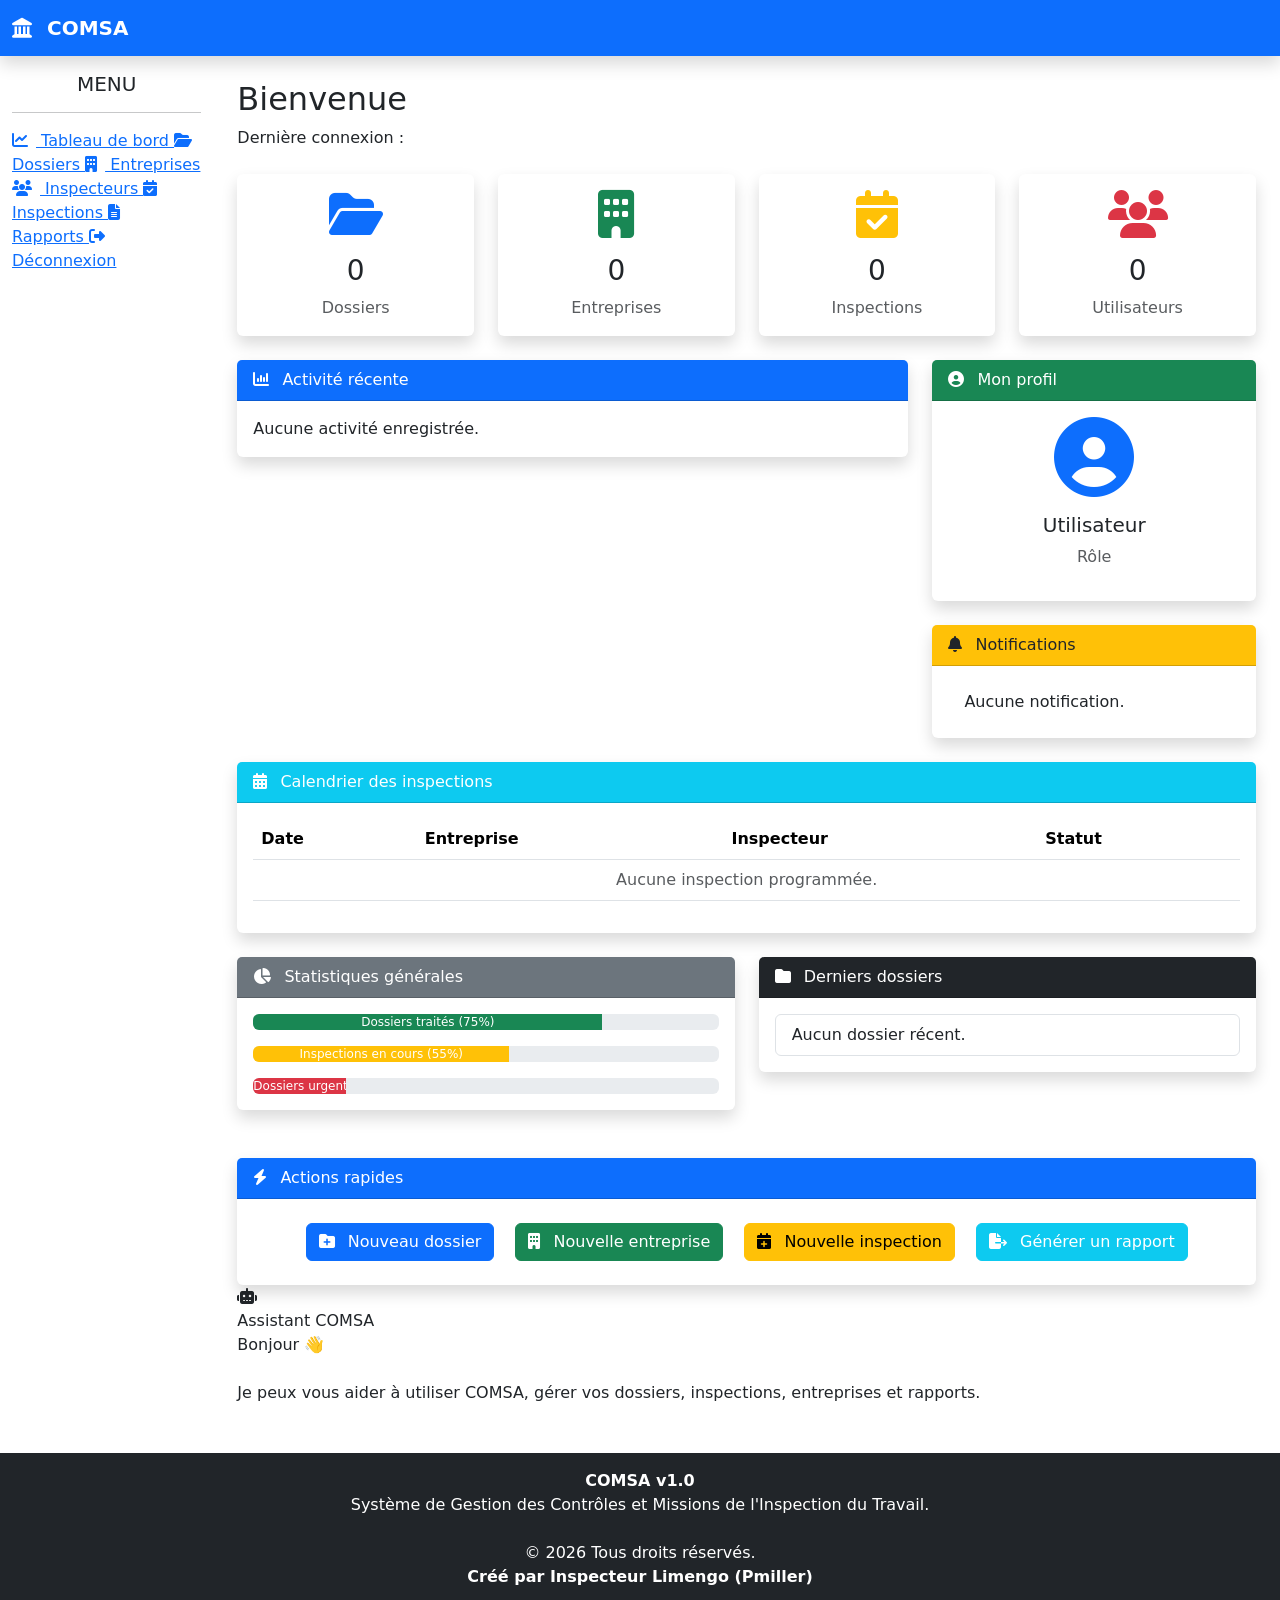
==== dashboard.html @ 433b4240 "Add main dashboard layout for COMSA application This file contains the main dashboard layout for the" ====
<!DOCTYPE html>
<html lang="fr">

<head>

    <meta charset="UTF-8">

    <meta name="viewport"
          content="width=device-width, initial-scale=1.0">

    <title>COMSA - Tableau de bord</title>

    <!-- Bootstrap -->
    <link href="https://cdn.jsdelivr.net/npm/bootstrap@5.3.3/dist/css/bootstrap.min.css"
          rel="stylesheet">

    <!-- Font Awesome -->
    <link href="https://cdnjs.cloudflare.com/ajax/libs/font-awesome/6.5.2/css/all.min.css"
          rel="stylesheet">

    <!-- CSS -->
    <link rel="stylesheet" href="css/dashboard.css">

</head>

<body>

<!-- Barre supérieure -->

<nav class="navbar navbar-dark bg-primary shadow">

    <div class="container-fluid">

        <span class="navbar-brand fw-bold">

            <i class="fas fa-landmark me-2"></i>

            COMSA

        </span>

        <div class="text-white text-end">

            <div id="currentUserName"
                 class="fw-bold"></div>

            <small id="currentUserRole"></small>

        </div>

    </div>

</nav>

<div class="container-fluid">

    <div class="row">

        <!-- Menu latéral -->

        <aside class="col-lg-2 sidebar">

            <h5 class="mt-3 text-center">

                MENU

            </h5>

            <hr>

            <a href="#">

                <i class="fas fa-chart-line me-2"></i>

                Tableau de bord

            </a>

            <a href="#">

                <i class="fas fa-folder-open me-2"></i>

                Dossiers

            </a>

            <a href="#">

                <i class="fas fa-building me-2"></i>

                Entreprises

            </a>

            <a href="#">

                <i class="fas fa-users me-2"></i>

                Inspecteurs

            </a>

            <a href="#">

                <i class="fas fa-calendar-check me-2"></i>

                Inspections

            </a>

            <a href="#">

                <i class="fas fa-file-alt me-2"></i>

                Rapports

            </a>

            <a href="#"
               onclick="logout()">

                <i class="fas fa-sign-out-alt me-2"></i>

                Déconnexion

            </a>

        </aside>

        <!-- Contenu principal -->

        <main class="col-lg-10 p-4">

            <h2 id="welcomeMessage">

                Bienvenue

            </h2>

            <p>

                Dernière connexion :

                <strong id="lastLogin"></strong>

            </p>

            <div class="row mt-4">

                            <!-- Carte Dossiers -->
                <div class="col-md-3 mb-4">

                    <div class="card shadow border-0 dashboard-card">

                        <div class="card-body text-center">

                            <i class="fas fa-folder-open fa-3x text-primary mb-3"></i>

                            <h3 id="totalDossiers">0</h3>

                            <p class="text-muted mb-0">
                                Dossiers
                            </p>

                        </div>

                    </div>

                </div>

                <!-- Carte Entreprises -->
                <div class="col-md-3 mb-4">

                    <div class="card shadow border-0 dashboard-card">

                        <div class="card-body text-center">

                            <i class="fas fa-building fa-3x text-success mb-3"></i>

                            <h3 id="totalEntreprises">0</h3>

                            <p class="text-muted mb-0">
                                Entreprises
                            </p>

                        </div>

                    </div>

                </div>

                <!-- Carte Inspections -->
                <div class="col-md-3 mb-4">

                    <div class="card shadow border-0 dashboard-card">

                        <div class="card-body text-center">

                            <i class="fas fa-calendar-check fa-3x text-warning mb-3"></i>

                            <h3 id="totalInspections">0</h3>

                            <p class="text-muted mb-0">
                                Inspections
                            </p>

                        </div>

                    </div>

                </div>

                <!-- Carte Utilisateurs -->
                <div class="col-md-3 mb-4">

                    <div class="card shadow border-0 dashboard-card">

                        <div class="card-body text-center">

                            <i class="fas fa-users fa-3x text-danger mb-3"></i>

                            <h3 id="totalUsers">0</h3>

                            <p class="text-muted mb-0">
                                Utilisateurs
                            </p>

                        </div>

                    </div>

                </div>

            </div>

            <div class="row">

                <div class="col-lg-8">

                    <div class="card shadow border-0">

                        <div class="card-header bg-primary text-white">

                            <i class="fas fa-chart-column me-2"></i>

                            Activité récente

                        </div>

                        <div class="card-body">

                            <div id="recentActivities">

                                Aucune activité enregistrée.

                            </div>

                        </div>

                    </div>

                </div>

                              <div class="col-lg-4">

                    <!-- Profil utilisateur -->

                    <div class="card shadow border-0 mb-4">

                        <div class="card-header bg-success text-white">

                            <i class="fas fa-user-circle me-2"></i>

                            Mon profil

                        </div>

                        <div class="card-body text-center">

                            <i class="fas fa-user-circle fa-5x text-primary mb-3"></i>

                            <h5 id="profileFullName">

                                Utilisateur

                            </h5>

                            <p id="profileRole"
                               class="text-muted">

                                Rôle

                            </p>

                        </div>

                    </div>

                    <!-- Notifications -->

                    <div class="card shadow border-0">

                        <div class="card-header bg-warning">

                            <i class="fas fa-bell me-2"></i>

                            Notifications

                        </div>

                        <div class="card-body">

                            <ul class="list-group list-group-flush"
                                id="notificationList">

                                <li class="list-group-item">

                                    Aucune notification.

                                </li>

                            </ul>

                        </div>

                    </div>

                </div>

            </div>

            <!-- Calendrier des inspections -->

            <div class="row mt-4">

                <div class="col-12">

                    <div class="card shadow border-0">

                        <div class="card-header bg-info text-white">

                            <i class="fas fa-calendar-alt me-2"></i>

                            Calendrier des inspections

                        </div>

                        <div class="card-body">

                            <table class="table table-hover align-middle">

                                <thead>

                                    <tr>

                                        <th>Date</th>

                                        <th>Entreprise</th>

                                        <th>Inspecteur</th>

                                        <th>Statut</th>

                                    </tr>

                                </thead>

                                <tbody id="inspectionTable">

                                    <tr>

                                        <td colspan="4"
                                            class="text-center text-muted">

                                            Aucune inspection programmée.

                                        </td>

                                    </tr>

                                </tbody>

                            </table>

                        </div>

                    </div>

                </div>

  </div>

                      <!-- Statistiques avancées -->

            <div class="row mt-4">

                <div class="col-lg-6">

                    <div class="card shadow border-0 mb-4">

                        <div class="card-header bg-secondary text-white">

                            <i class="fas fa-chart-pie me-2"></i>

                            Statistiques générales

                        </div>

                        <div class="card-body">

                            <div class="progress mb-3">

                                <div class="progress-bar bg-success"
                                     style="width:75%">

                                    Dossiers traités (75%)

                                </div>

                            </div>

                            <div class="progress mb-3">

                                <div class="progress-bar bg-warning"
                                     style="width:55%">

                                    Inspections en cours (55%)

                                </div>

                            </div>

                            <div class="progress">

                                <div class="progress-bar bg-danger"
                                     style="width:20%">

                                    Dossiers urgents (20%)

                                </div>

                            </div>

                        </div>

                    </div>

                </div>

                <div class="col-lg-6">

                    <div class="card shadow border-0 mb-4">

                        <div class="card-header bg-dark text-white">

                            <i class="fas fa-folder me-2"></i>

                            Derniers dossiers

                        </div>

                        <div class="card-body">

                            <ul class="list-group" id="recentFiles">

                                <li class="list-group-item">

                                    Aucun dossier récent.

                                </li>

                            </ul>

                        </div>

                    </div>

                </div>

            </div>

            <!-- Actions rapides -->

            <div class="row mt-4">

                <div class="col-12">

                    <div class="card shadow border-0">

                        <div class="card-header bg-primary text-white">

                            <i class="fas fa-bolt me-2"></i>

                            Actions rapides

                        </div>

                        <div class="card-body text-center">

                            <button class="btn btn-primary m-2">

                                <i class="fas fa-folder-plus me-2"></i>

                                Nouveau dossier

                            </button>

                            <button class="btn btn-success m-2">

                                <i class="fas fa-building me-2"></i>

                                Nouvelle entreprise

                            </button>

                            <button class="btn btn-warning m-2">

                                <i class="fas fa-calendar-plus me-2"></i>

                                Nouvelle inspection

                            </button>

                            <button class="btn btn-info m-2 text-white">

                                <i class="fas fa-file-export me-2"></i>

                                Générer un rapport

                            </button>

                        </div>

                    </div>

                </div>

            </div>

                      <!-- Assistant COMSA -->

            <div id="assistantButton" class="assistant-button">

                <i class="fas fa-robot"></i>

            </div>

            <div id="assistantWindow" class="assistant-window">

                <div class="assistant-header">

                    Assistant COMSA

                </div>

                <div class="assistant-body">

                    Bonjour 👋<br><br>

                    Je peux vous aider à utiliser COMSA,
                    gérer vos dossiers, inspections,
                    entreprises et rapports.

                </div>

            </div>

        </main>

    </div>

</div>

<!-- Pied de page -->

<footer class="footer bg-dark text-white text-center py-3 mt-4">

    <div class="container">

        <strong>COMSA v1.0</strong><br>

        Système de Gestion des Contrôles et Missions de l'Inspection du Travail.

        <br><br>

        © 2026 Tous droits réservés.

        <br>

        <strong>Créé par Inspecteur Limengo (Pmiller)</strong>

    </div>

</footer>

<!-- JavaScript -->

<script src="js/auth.js"></script>

<script src="js/dashboard.js"></script>

<script>

document.addEventListener("DOMContentLoaded", () => {

    if (typeof initDashboard === "function") {

        initDashboard();

    }

});

</script>

</body>

</html>

<!-- ==========================================================
     COMSA v1.0
     Tableau de bord principal

     Développé pour :
     Inspection Générale du Travail

     Créé par :
     Inspecteur Limengo (Pmiller)

     © 2026 - Tous droits réservés.
=========================================================== -->
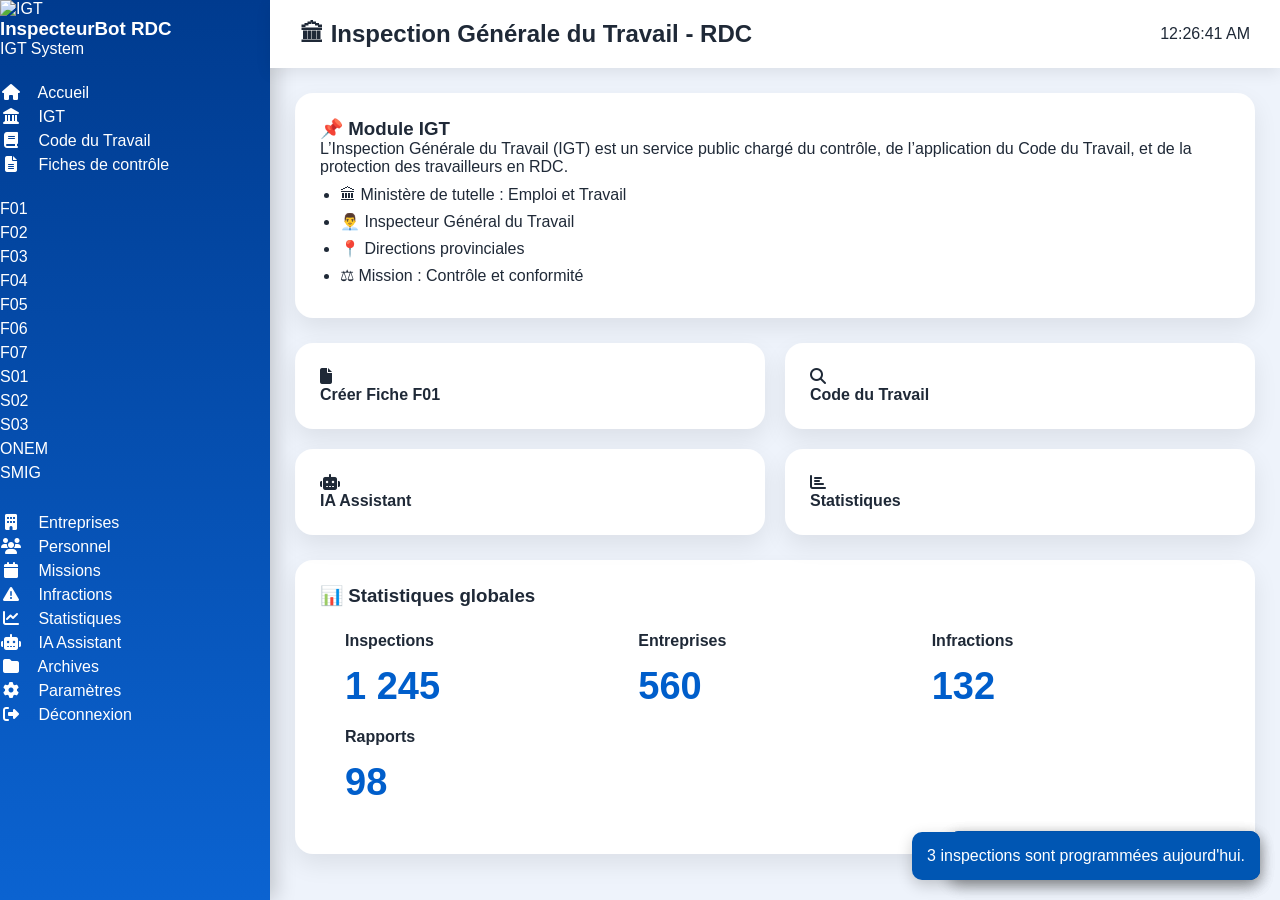
==== commit 55ac34d2: "Revamp dashboard layout and update content Updated dashboard layout and content, including new sideb" ====
--- a/dashboard.html
+++ b/dashboard.html
@@ -2,632 +2,173 @@
 <html lang="fr">
 
 <head>
+    <meta charset="UTF-8">
+    <meta name="viewport" content="width=device-width, initial-scale=1.0">
+    <title>IGT - Tableau de Bord</title>
 
-    <meta charset="UTF-8">
-
-    <meta name="viewport"
-          content="width=device-width, initial-scale=1.0">
-
-    <title>COMSA - Tableau de bord</title>
-
-    <!-- Bootstrap -->
-    <link href="https://cdn.jsdelivr.net/npm/bootstrap@5.3.3/dist/css/bootstrap.min.css"
-          rel="stylesheet">
-
-    <!-- Font Awesome -->
-    <link href="https://cdnjs.cloudflare.com/ajax/libs/font-awesome/6.5.2/css/all.min.css"
-          rel="stylesheet">
-
-    <!-- CSS -->
     <link rel="stylesheet" href="css/dashboard.css">
+    <link rel="stylesheet" href="https://cdnjs.cloudflare.com/ajax/libs/font-awesome/6.5.2/css/all.min.css">
 
 </head>
 
 <body>
 
-<!-- Barre supérieure -->
+<!-- ================= SIDEBAR ================= -->
+<div class="sidebar">
 
-<nav class="navbar navbar-dark bg-primary shadow">
+    <div class="profile">
+        <img src="assets/logo.png" alt="IGT">
+        <h3>InspecteurBot RDC</h3>
+        <p>IGT System</p>
+    </div>
 
-    <div class="container-fluid">
+    <ul class="menu">
 
-        <span class="navbar-brand fw-bold">
+        <li><i class="fa fa-home"></i> Accueil</li>
 
-            <i class="fas fa-landmark me-2"></i>
+        <li><i class="fa fa-landmark"></i> IGT</li>
 
-            COMSA
+        <li><i class="fa fa-book"></i> Code du Travail</li>
 
-        </span>
+        <li class="dropdown">
+            <i class="fa fa-file-alt"></i> Fiches de contrôle
+            <ul>
+                <li>F01</li>
+                <li>F02</li>
+                <li>F03</li>
+                <li>F04</li>
+                <li>F05</li>
+                <li>F06</li>
+                <li>F07</li>
+                <li>S01</li>
+                <li>S02</li>
+                <li>S03</li>
+                <li>ONEM</li>
+                <li>SMIG</li>
+            </ul>
+        </li>
 
-        <div class="text-white text-end">
+        <li><i class="fa fa-building"></i> Entreprises</li>
 
-            <div id="currentUserName"
-                 class="fw-bold"></div>
+        <li><i class="fa fa-users"></i> Personnel</li>
 
-            <small id="currentUserRole"></small>
+        <li><i class="fa fa-calendar"></i> Missions</li>
+
+        <li><i class="fa fa-exclamation-triangle"></i> Infractions</li>
+
+        <li><i class="fa fa-chart-line"></i> Statistiques</li>
+
+        <li><i class="fa fa-robot"></i> IA Assistant</li>
+
+        <li><i class="fa fa-folder"></i> Archives</li>
+
+        <li><i class="fa fa-cog"></i> Paramètres</li>
+
+        <li class="logout"><i class="fa fa-sign-out-alt"></i> Déconnexion</li>
+
+    </ul>
+
+</div>
+
+<!-- ================= MAIN CONTENT ================= -->
+<div class="main">
+
+    <!-- TOP BAR -->
+    <div class="topbar">
+
+        <h2>🏛 Inspection Générale du Travail - RDC</h2>
+
+        <div class="clock" id="clock">00:00:00</div>
+
+    </div>
+
+    <!-- IGT INFO PANEL -->
+    <div class="card">
+
+        <h3>📌 Module IGT</h3>
+
+        <p>
+            L’Inspection Générale du Travail (IGT) est un service public chargé du contrôle,
+            de l’application du Code du Travail, et de la protection des travailleurs en RDC.
+        </p>
+
+        <ul>
+            <li>🏛 Ministère de tutelle : Emploi et Travail</li>
+            <li>👨‍💼 Inspecteur Général du Travail</li>
+            <li>📍 Directions provinciales</li>
+            <li>⚖ Mission : Contrôle et conformité</li>
+        </ul>
+
+    </div>
+
+    <!-- QUICK ACTIONS -->
+    <div class="grid">
+
+        <div class="card box">
+            <i class="fa fa-file"></i>
+            <h4>Créer Fiche F01</h4>
+        </div>
+
+        <div class="card box">
+            <i class="fa fa-search"></i>
+            <h4>Code du Travail</h4>
+        </div>
+
+        <div class="card box">
+            <i class="fa fa-robot"></i>
+            <h4>IA Assistant</h4>
+        </div>
+
+        <div class="card box">
+            <i class="fa fa-chart-bar"></i>
+            <h4>Statistiques</h4>
+        </div>
+
+    </div>
+
+    <!-- STATISTIQUES -->
+    <div class="card">
+
+        <h3>📊 Statistiques globales</h3>
+
+        <div class="stats">
+
+            <div class="stat">
+                <h4>Inspections</h4>
+                <p>1 245</p>
+            </div>
+
+            <div class="stat">
+                <h4>Entreprises</h4>
+                <p>560</p>
+            </div>
+
+            <div class="stat">
+                <h4>Infractions</h4>
+                <p>132</p>
+            </div>
+
+            <div class="stat">
+                <h4>Rapports</h4>
+                <p>98</p>
+            </div>
 
         </div>
 
     </div>
 
-</nav>
-
-<div class="container-fluid">
-
-    <div class="row">
-
-        <!-- Menu latéral -->
-
-        <aside class="col-lg-2 sidebar">
-
-            <h5 class="mt-3 text-center">
-
-                MENU
-
-            </h5>
-
-            <hr>
-
-            <a href="#">
-
-                <i class="fas fa-chart-line me-2"></i>
-
-                Tableau de bord
-
-            </a>
-
-            <a href="#">
-
-                <i class="fas fa-folder-open me-2"></i>
-
-                Dossiers
-
-            </a>
-
-            <a href="#">
-
-                <i class="fas fa-building me-2"></i>
-
-                Entreprises
-
-            </a>
-
-            <a href="#">
-
-                <i class="fas fa-users me-2"></i>
-
-                Inspecteurs
-
-            </a>
-
-            <a href="#">
-
-                <i class="fas fa-calendar-check me-2"></i>
-
-                Inspections
-
-            </a>
-
-            <a href="#">
-
-                <i class="fas fa-file-alt me-2"></i>
-
-                Rapports
-
-            </a>
-
-            <a href="#"
-               onclick="logout()">
-
-                <i class="fas fa-sign-out-alt me-2"></i>
-
-                Déconnexion
-
-            </a>
-
-        </aside>
-
-        <!-- Contenu principal -->
-
-        <main class="col-lg-10 p-4">
-
-            <h2 id="welcomeMessage">
-
-                Bienvenue
-
-            </h2>
-
-            <p>
-
-                Dernière connexion :
-
-                <strong id="lastLogin"></strong>
-
-            </p>
-
-            <div class="row mt-4">
-
-                            <!-- Carte Dossiers -->
-                <div class="col-md-3 mb-4">
-
-                    <div class="card shadow border-0 dashboard-card">
-
-                        <div class="card-body text-center">
-
-                            <i class="fas fa-folder-open fa-3x text-primary mb-3"></i>
-
-                            <h3 id="totalDossiers">0</h3>
-
-                            <p class="text-muted mb-0">
-                                Dossiers
-                            </p>
-
-                        </div>
-
-                    </div>
-
-                </div>
-
-                <!-- Carte Entreprises -->
-                <div class="col-md-3 mb-4">
-
-                    <div class="card shadow border-0 dashboard-card">
-
-                        <div class="card-body text-center">
-
-                            <i class="fas fa-building fa-3x text-success mb-3"></i>
-
-                            <h3 id="totalEntreprises">0</h3>
-
-                            <p class="text-muted mb-0">
-                                Entreprises
-                            </p>
-
-                        </div>
-
-                    </div>
-
-                </div>
-
-                <!-- Carte Inspections -->
-                <div class="col-md-3 mb-4">
-
-                    <div class="card shadow border-0 dashboard-card">
-
-                        <div class="card-body text-center">
-
-                            <i class="fas fa-calendar-check fa-3x text-warning mb-3"></i>
-
-                            <h3 id="totalInspections">0</h3>
-
-                            <p class="text-muted mb-0">
-                                Inspections
-                            </p>
-
-                        </div>
-
-                    </div>
-
-                </div>
-
-                <!-- Carte Utilisateurs -->
-                <div class="col-md-3 mb-4">
-
-                    <div class="card shadow border-0 dashboard-card">
-
-                        <div class="card-body text-center">
-
-                            <i class="fas fa-users fa-3x text-danger mb-3"></i>
-
-                            <h3 id="totalUsers">0</h3>
-
-                            <p class="text-muted mb-0">
-                                Utilisateurs
-                            </p>
-
-                        </div>
-
-                    </div>
-
-                </div>
-
-            </div>
-
-            <div class="row">
-
-                <div class="col-lg-8">
-
-                    <div class="card shadow border-0">
-
-                        <div class="card-header bg-primary text-white">
-
-                            <i class="fas fa-chart-column me-2"></i>
-
-                            Activité récente
-
-                        </div>
-
-                        <div class="card-body">
-
-                            <div id="recentActivities">
-
-                                Aucune activité enregistrée.
-
-                            </div>
-
-                        </div>
-
-                    </div>
-
-                </div>
-
-                              <div class="col-lg-4">
-
-                    <!-- Profil utilisateur -->
-
-                    <div class="card shadow border-0 mb-4">
-
-                        <div class="card-header bg-success text-white">
-
-                            <i class="fas fa-user-circle me-2"></i>
-
-                            Mon profil
-
-                        </div>
-
-                        <div class="card-body text-center">
-
-                            <i class="fas fa-user-circle fa-5x text-primary mb-3"></i>
-
-                            <h5 id="profileFullName">
-
-                                Utilisateur
-
-                            </h5>
-
-                            <p id="profileRole"
-                               class="text-muted">
-
-                                Rôle
-
-                            </p>
-
-                        </div>
-
-                    </div>
-
-                    <!-- Notifications -->
-
-                    <div class="card shadow border-0">
-
-                        <div class="card-header bg-warning">
-
-                            <i class="fas fa-bell me-2"></i>
-
-                            Notifications
-
-                        </div>
-
-                        <div class="card-body">
-
-                            <ul class="list-group list-group-flush"
-                                id="notificationList">
-
-                                <li class="list-group-item">
-
-                                    Aucune notification.
-
-                                </li>
-
-                            </ul>
-
-                        </div>
-
-                    </div>
-
-                </div>
-
-            </div>
-
-            <!-- Calendrier des inspections -->
-
-            <div class="row mt-4">
-
-                <div class="col-12">
-
-                    <div class="card shadow border-0">
-
-                        <div class="card-header bg-info text-white">
-
-                            <i class="fas fa-calendar-alt me-2"></i>
-
-                            Calendrier des inspections
-
-                        </div>
-
-                        <div class="card-body">
-
-                            <table class="table table-hover align-middle">
-
-                                <thead>
-
-                                    <tr>
-
-                                        <th>Date</th>
-
-                                        <th>Entreprise</th>
-
-                                        <th>Inspecteur</th>
-
-                                        <th>Statut</th>
-
-                                    </tr>
-
-                                </thead>
-
-                                <tbody id="inspectionTable">
-
-                                    <tr>
-
-                                        <td colspan="4"
-                                            class="text-center text-muted">
-
-                                            Aucune inspection programmée.
-
-                                        </td>
-
-                                    </tr>
-
-                                </tbody>
-
-                            </table>
-
-                        </div>
-
-                    </div>
-
-                </div>
-
-  </div>
-
-                      <!-- Statistiques avancées -->
-
-            <div class="row mt-4">
-
-                <div class="col-lg-6">
-
-                    <div class="card shadow border-0 mb-4">
-
-                        <div class="card-header bg-secondary text-white">
-
-                            <i class="fas fa-chart-pie me-2"></i>
-
-                            Statistiques générales
-
-                        </div>
-
-                        <div class="card-body">
-
-                            <div class="progress mb-3">
-
-                                <div class="progress-bar bg-success"
-                                     style="width:75%">
-
-                                    Dossiers traités (75%)
-
-                                </div>
-
-                            </div>
-
-                            <div class="progress mb-3">
-
-                                <div class="progress-bar bg-warning"
-                                     style="width:55%">
-
-                                    Inspections en cours (55%)
-
-                                </div>
-
-                            </div>
-
-                            <div class="progress">
-
-                                <div class="progress-bar bg-danger"
-                                     style="width:20%">
-
-                                    Dossiers urgents (20%)
-
-                                </div>
-
-                            </div>
-
-                        </div>
-
-                    </div>
-
-                </div>
-
-                <div class="col-lg-6">
-
-                    <div class="card shadow border-0 mb-4">
-
-                        <div class="card-header bg-dark text-white">
-
-                            <i class="fas fa-folder me-2"></i>
-
-                            Derniers dossiers
-
-                        </div>
-
-                        <div class="card-body">
-
-                            <ul class="list-group" id="recentFiles">
-
-                                <li class="list-group-item">
-
-                                    Aucun dossier récent.
-
-                                </li>
-
-                            </ul>
-
-                        </div>
-
-                    </div>
-
-                </div>
-
-            </div>
-
-            <!-- Actions rapides -->
-
-            <div class="row mt-4">
-
-                <div class="col-12">
-
-                    <div class="card shadow border-0">
-
-                        <div class="card-header bg-primary text-white">
-
-                            <i class="fas fa-bolt me-2"></i>
-
-                            Actions rapides
-
-                        </div>
-
-                        <div class="card-body text-center">
-
-                            <button class="btn btn-primary m-2">
-
-                                <i class="fas fa-folder-plus me-2"></i>
-
-                                Nouveau dossier
-
-                            </button>
-
-                            <button class="btn btn-success m-2">
-
-                                <i class="fas fa-building me-2"></i>
-
-                                Nouvelle entreprise
-
-                            </button>
-
-                            <button class="btn btn-warning m-2">
-
-                                <i class="fas fa-calendar-plus me-2"></i>
-
-                                Nouvelle inspection
-
-                            </button>
-
-                            <button class="btn btn-info m-2 text-white">
-
-                                <i class="fas fa-file-export me-2"></i>
-
-                                Générer un rapport
-
-                            </button>
-
-                        </div>
-
-                    </div>
-
-                </div>
-
-            </div>
-
-                      <!-- Assistant COMSA -->
-
-            <div id="assistantButton" class="assistant-button">
-
-                <i class="fas fa-robot"></i>
-
-            </div>
-
-            <div id="assistantWindow" class="assistant-window">
-
-                <div class="assistant-header">
-
-                    Assistant COMSA
-
-                </div>
-
-                <div class="assistant-body">
-
-                    Bonjour 👋<br><br>
-
-                    Je peux vous aider à utiliser COMSA,
-                    gérer vos dossiers, inspections,
-                    entreprises et rapports.
-
-                </div>
-
-            </div>
-
-        </main>
-
-    </div>
-
 </div>
 
-<!-- Pied de page -->
-
-<footer class="footer bg-dark text-white text-center py-3 mt-4">
-
-    <div class="container">
-
-        <strong>COMSA v1.0</strong><br>
-
-        Système de Gestion des Contrôles et Missions de l'Inspection du Travail.
-
-        <br><br>
-
-        © 2026 Tous droits réservés.
-
-        <br>
-
-        <strong>Créé par Inspecteur Limengo (Pmiller)</strong>
-
-    </div>
-
-</footer>
-
-<!-- JavaScript -->
-
-<script src="js/auth.js"></script>
+<!-- CLOCK SCRIPT -->
+<script>
+setInterval(() => {
+    document.getElementById("clock").innerText =
+        new Date().toLocaleTimeString();
+}, 1000);
+</script>
 
 <script src="js/dashboard.js"></script>
 
-<script>
-
-document.addEventListener("DOMContentLoaded", () => {
-
-    if (typeof initDashboard === "function") {
-
-        initDashboard();
-
-    }
-
-});
-
-</script>
-
 </body>
-
-</html>
-
-<!-- ==========================================================
-     COMSA v1.0
-     Tableau de bord principal
-
-     Développé pour :
-     Inspection Générale du Travail
-
-     Créé par :
-     Inspecteur Limengo (Pmiller)
-
-     © 2026 - Tous droits réservés.
-=========================================================== -->
-
-          
+                                             </html>
+        
--- a/css/dashboard.css
+++ b/css/dashboard.css
@@ -0,0 +1,435 @@
+/* ==========================
+   INSPECTEURBOT RDC - CSS
+   Créé par Inspecteur Limengo (Pmiller)
+========================== */
+
+*{
+margin:0;
+padding:0;
+box-sizing:border-box;
+font-family:Segoe UI,Tahoma,Geneva,Verdana,sans-serif;
+}
+
+body{
+background:#eef3fb;
+display:flex;
+min-height:100vh;
+color:#1f2937;
+}
+
+/* ==========================
+SIDEBAR
+========================== */
+
+.sidebar{
+width:270px;
+background:linear-gradient(180deg,#003b8f,#0b63d1);
+color:white;
+position:fixed;
+left:0;
+top:0;
+bottom:0;
+overflow:auto;
+box-shadow:5px 0 20px rgba(0,0,0,.2);
+}
+
+.logo{
+padding:30px 20px;
+text-align:center;
+border-bottom:1px solid rgba(255,255,255,.15);
+}
+
+.logo img{
+width:90px;
+margin-bottom:10px;
+}
+
+.logo h2{
+font-size:28px;
+}
+
+.logo p{
+font-size:13px;
+opacity:.9;
+}
+
+.sidebar ul{
+list-style:none;
+padding:20px 0;
+}
+
+.sidebar ul li{
+margin:6px 0;
+}
+
+.sidebar ul li a{
+display:block;
+padding:15px 25px;
+text-decoration:none;
+color:white;
+font-size:17px;
+transition:.3s;
+}
+
+.sidebar ul li a:hover{
+background:white;
+color:#0056b3;
+border-radius:0 30px 30px 0;
+padding-left:35px;
+}
+
+.sidebar i{
+margin-right:12px;
+width:22px;
+text-align:center;
+}
+
+/* ==========================
+MAIN
+========================== */
+
+.main{
+margin-left:270px;
+width:calc(100% - 270px);
+}
+
+/* ==========================
+TOPBAR
+========================== */
+
+.topbar{
+display:flex;
+justify-content:space-between;
+align-items:center;
+padding:20px 30px;
+background:white;
+box-shadow:0 5px 15px rgba(0,0,0,.08);
+position:sticky;
+top:0;
+z-index:99;
+}
+
+.search input{
+width:450px;
+padding:14px;
+border:none;
+border-radius:30px;
+background:#edf2f7;
+font-size:15px;
+}
+
+.user{
+display:flex;
+align-items:center;
+gap:20px;
+font-weight:bold;
+}
+
+.user i{
+font-size:24px;
+color:#0b63d1;
+cursor:pointer;
+}
+
+/* ==========================
+BANNIÈRE
+========================== */
+
+.igt-banner{
+height:300px;
+background:linear-gradient(rgba(0,54,128,.75),rgba(0,54,128,.75)),
+url("../assets/fond-rdc.jpg") center/cover;
+display:flex;
+justify-content:center;
+align-items:center;
+color:white;
+text-align:center;
+}
+
+.overlay{
+padding:20px;
+}
+
+.logo-transparent{
+width:120px;
+margin-bottom:15px;
+opacity:.95;
+}
+
+.overlay h1{
+font-size:42px;
+margin-bottom:10px;
+}
+
+.overlay p{
+font-size:20px;
+}
+
+/* ==========================
+CARTES
+========================== */
+
+.card{
+background:white;
+margin:25px;
+padding:25px;
+border-radius:18px;
+box-shadow:0 10px 25px rgba(0,0,0,.08);
+transition:.3s;
+}
+
+.card:hover{
+transform:translateY(-6px);
+}
+
+.card h2{
+color:#004ea8;
+margin-bottom:15px;
+}
+
+.card ul{
+margin-top:10px;
+padding-left:20px;
+}
+
+.card li{
+margin:8px 0;
+}
+
+/* ==========================
+GRILLE
+========================== */
+
+.grid{
+display:grid;
+grid-template-columns:repeat(auto-fit,minmax(350px,1fr));
+gap:20px;
+padding:0 25px;
+}
+
+.grid .card{
+margin:0;
+}
+
+.grid input{
+width:100%;
+padding:14px;
+margin-top:15px;
+border:1px solid #ddd;
+border-radius:10px;
+}
+
+.grid button{
+margin-top:15px;
+padding:14px 22px;
+border:none;
+border-radius:10px;
+background:#005ecb;
+color:white;
+font-size:16px;
+cursor:pointer;
+transition:.3s;
+}
+
+.grid button:hover{
+background:#003f91;
+}
+
+/* ==========================
+STATISTIQUES
+========================== */
+
+.stats{
+display:grid;
+grid-template-columns:repeat(auto-fit,minmax(220px,1fr));
+gap:20px;
+padding:25px;
+}
+
+.stats .card{
+margin:0;
+text-align:center;
+}
+
+.stats h3{
+font-size:18px;
+color:#555;
+}
+
+.stats p{
+font-size:38px;
+font-weight:bold;
+margin-top:15px;
+color:#005ecb;
+}
+
+/* ==========================
+FOOTER
+========================== */
+
+footer{
+margin-top:40px;
+padding:25px;
+background:#003b8f;
+color:white;
+text-align:center;
+font-size:15px;
+}
+
+/* ==========================
+RESPONSIVE
+========================== */
+
+@media(max-width:900px){
+
+.sidebar{
+width:100%;
+height:auto;
+position:relative;
+}
+
+.main{
+margin-left:0;
+width:100%;
+}
+
+.topbar{
+flex-direction:column;
+gap:15px;
+}
+
+.search input{
+width:100%;
+}
+
+.grid,
+.stats{
+grid-template-columns:1fr;
+}
+
+.overlay h1{
+font-size:28px;
+}
+
+.overlay p{
+font-size:16px;
+}
+
+    }
+
+//==============================
+// INSPECTEUR IA
+//==============================
+
+function repondreIA(){
+
+let question=document.getElementById("questionIA").value.toLowerCase();
+
+let reponse=document.getElementById("reponseIA");
+
+if(question.includes("contrat")){
+
+reponse.innerHTML=
+"Le contrat de travail est un accord entre l'employeur et le travailleur conformément au Code du Travail.";
+
+}
+
+else if(question.includes("licenciement")){
+
+reponse.innerHTML=
+"Le licenciement doit respecter les dispositions prévues par le Code du Travail et les procédures applicables.";
+
+}
+
+else if(question.includes("salaire")){
+
+reponse.innerHTML=
+"Le salaire doit être payé conformément au contrat de travail et aux dispositions légales en vigueur.";
+
+}
+
+else if(question.includes("inspection")){
+
+reponse.innerHTML=
+"L'inspection du travail consiste à contrôler l'application de la législation sociale dans les entreprises.";
+
+}
+
+else{
+
+reponse.innerHTML=
+"Je n'ai pas encore cette réponse. Cette fonction sera enrichie progressivement avec l'ensemble du Code du Travail et les procédures de l'IGT.";
+
+}
+   
+   }
+
+/*=========================
+TABLEAU
+=========================*/
+
+table{
+
+width:100%;
+
+border-collapse:collapse;
+
+margin-top:20px;
+
+}
+
+table th{
+
+background:#005ecb;
+
+color:white;
+
+padding:15px;
+
+}
+
+table td{
+
+padding:15px;
+
+border-bottom:1px solid #ddd;
+
+}
+
+table tr:hover{
+
+background:#f5f8ff;
+
+}
+
+.badge{
+
+padding:6px 12px;
+
+border-radius:20px;
+
+color:white;
+
+font-size:13px;
+
+font-weight:bold;
+
+}
+
+.termine{
+
+background:#28a745;
+
+}
+
+.attente{
+
+background:#ff9800;
+
+}
+
+.programme{
+
+background:#007bff;
+
+}
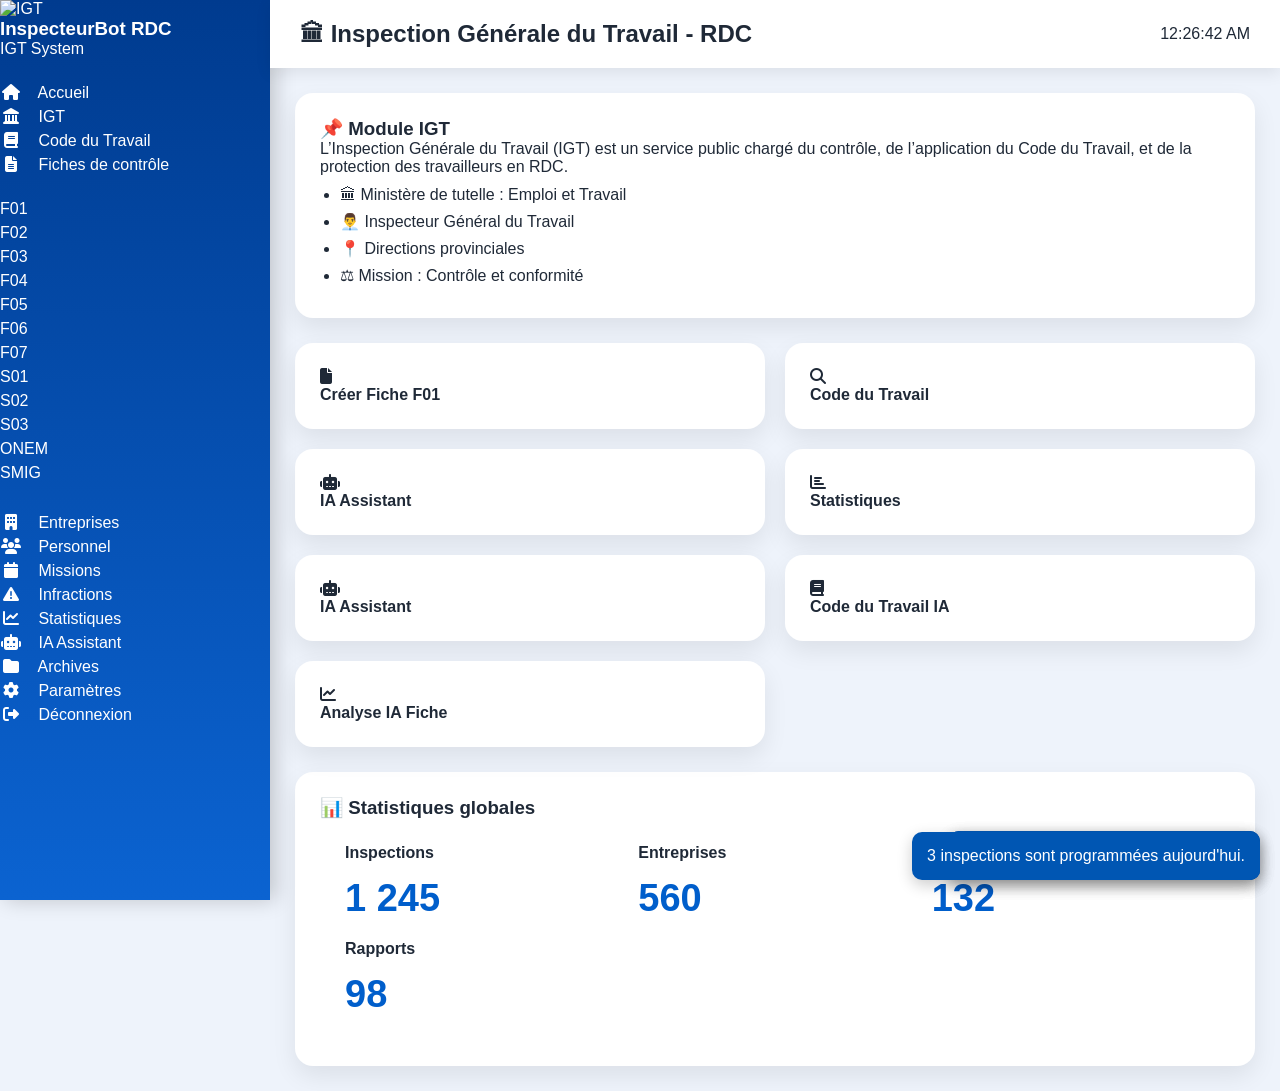
==== commit e075dd94: "Update dashboard.html" ====
--- a/dashboard.html
+++ b/dashboard.html
@@ -124,6 +124,21 @@
             <h4>Statistiques</h4>
         </div>
 
+        <div class="card box" onclick="ouvrirIA()">
+    <i class="fa fa-robot"></i>
+    <h4>IA Assistant</h4>
+</div>
+
+<div class="card box" onclick="rechercherCodeTravail()">
+    <i class="fa fa-book"></i>
+    <h4>Code du Travail IA</h4>
+</div>
+
+<div class="card box" onclick="analyserFicheDemo()">
+    <i class="fa fa-chart-line"></i>
+    <h4>Analyse IA Fiche</h4>
+</div>
+
     </div>
 
     <!-- STATISTIQUES -->
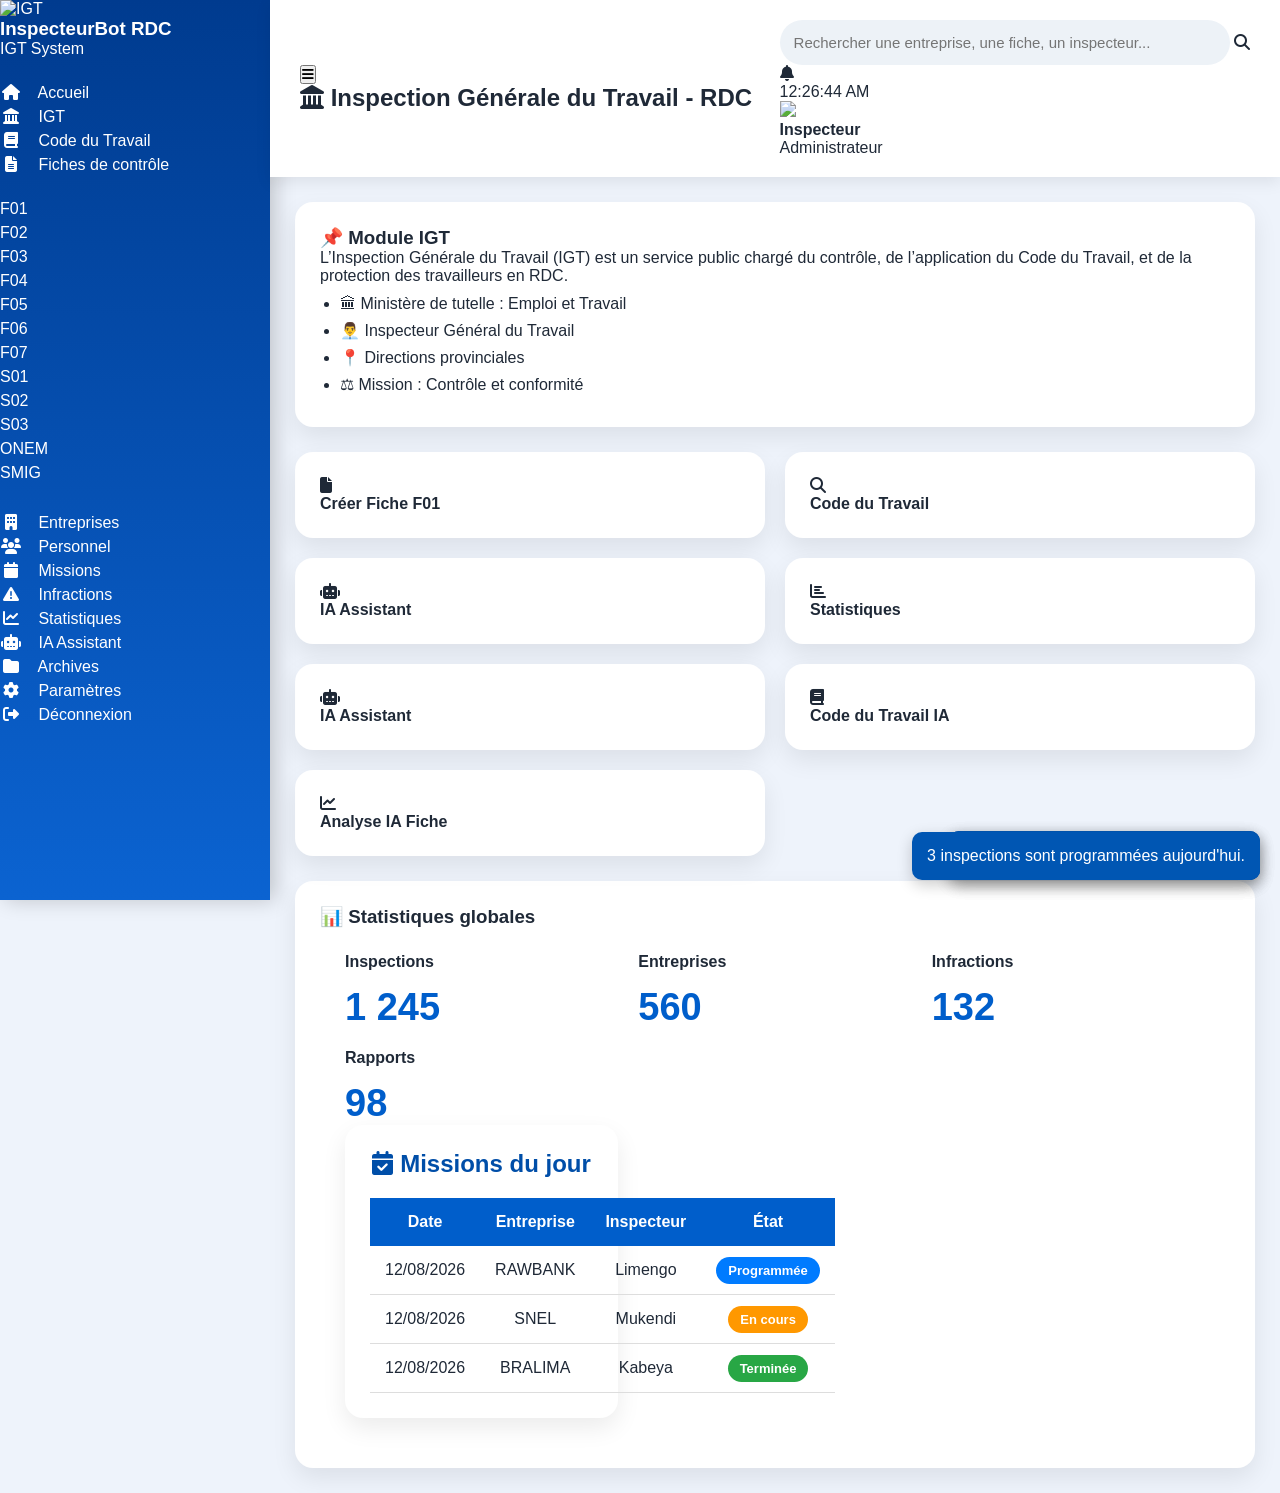
==== commit 61ef1eb6: "Enhance dashboard with top bar and mission table Added a new top bar with a menu button, search inpu" ====
--- a/dashboard.html
+++ b/dashboard.html
@@ -76,11 +76,58 @@
     <!-- TOP BAR -->
     <div class="topbar">
 
-        <h2>🏛 Inspection Générale du Travail - RDC</h2>
-
-        <div class="clock" id="clock">00:00:00</div>
-
-    </div>
+<div class="left-top">
+
+<button class="menu-btn">
+<i class="fa fa-bars"></i>
+</button>
+
+<h2>
+<i class="fa fa-landmark"></i>
+Inspection Générale du Travail - RDC
+</h2>
+
+</div>
+
+<div class="right-top">
+
+<div class="search">
+
+<input
+type="text"
+placeholder="Rechercher une entreprise, une fiche, un inspecteur...">
+
+<i class="fa fa-search"></i>
+
+</div>
+
+<div class="notification">
+
+<i class="fa fa-bell"></i>
+
+<span class="badge">5</span>
+
+</div>
+
+<div class="clock" id="clock"></div>
+
+<div class="profile-user">
+
+<img src="assets/user.png">
+
+<div>
+
+<h4>Inspecteur</h4>
+
+<p>Administrateur</p>
+
+</div>
+
+</div>
+
+</div>
+
+</div>
 
     <!-- IGT INFO PANEL -->
     <div class="card">
@@ -166,8 +213,67 @@
             <div class="stat">
                 <h4>Rapports</h4>
                 <p>98</p>
-            </div>
-
+<div class="card">
+
+<h2>
+<i class="fa fa-calendar-check"></i>
+Missions du jour
+</h2>
+
+<table>
+
+<tr>
+
+<th>Date</th>
+
+<th>Entreprise</th>
+
+<th>Inspecteur</th>
+
+<th>État</th>
+
+</tr>
+
+<tr>
+
+<td>12/08/2026</td>
+
+<td>RAWBANK</td>
+
+<td>Limengo</td>
+
+<td><span class="badge programme">Programmée</span></td>
+
+</tr>
+
+<tr>
+
+<td>12/08/2026</td>
+
+<td>SNEL</td>
+
+<td>Mukendi</td>
+
+<td><span class="badge attente">En cours</span></td>
+
+</tr>
+
+<tr>
+
+<td>12/08/2026</td>
+
+<td>BRALIMA</td>
+
+<td>Kabeya</td>
+
+<td><span class="badge termine">Terminée</span></td>
+
+</tr>
+
+</table>
+
+</div>
+            
         </div>
 
     </div>
